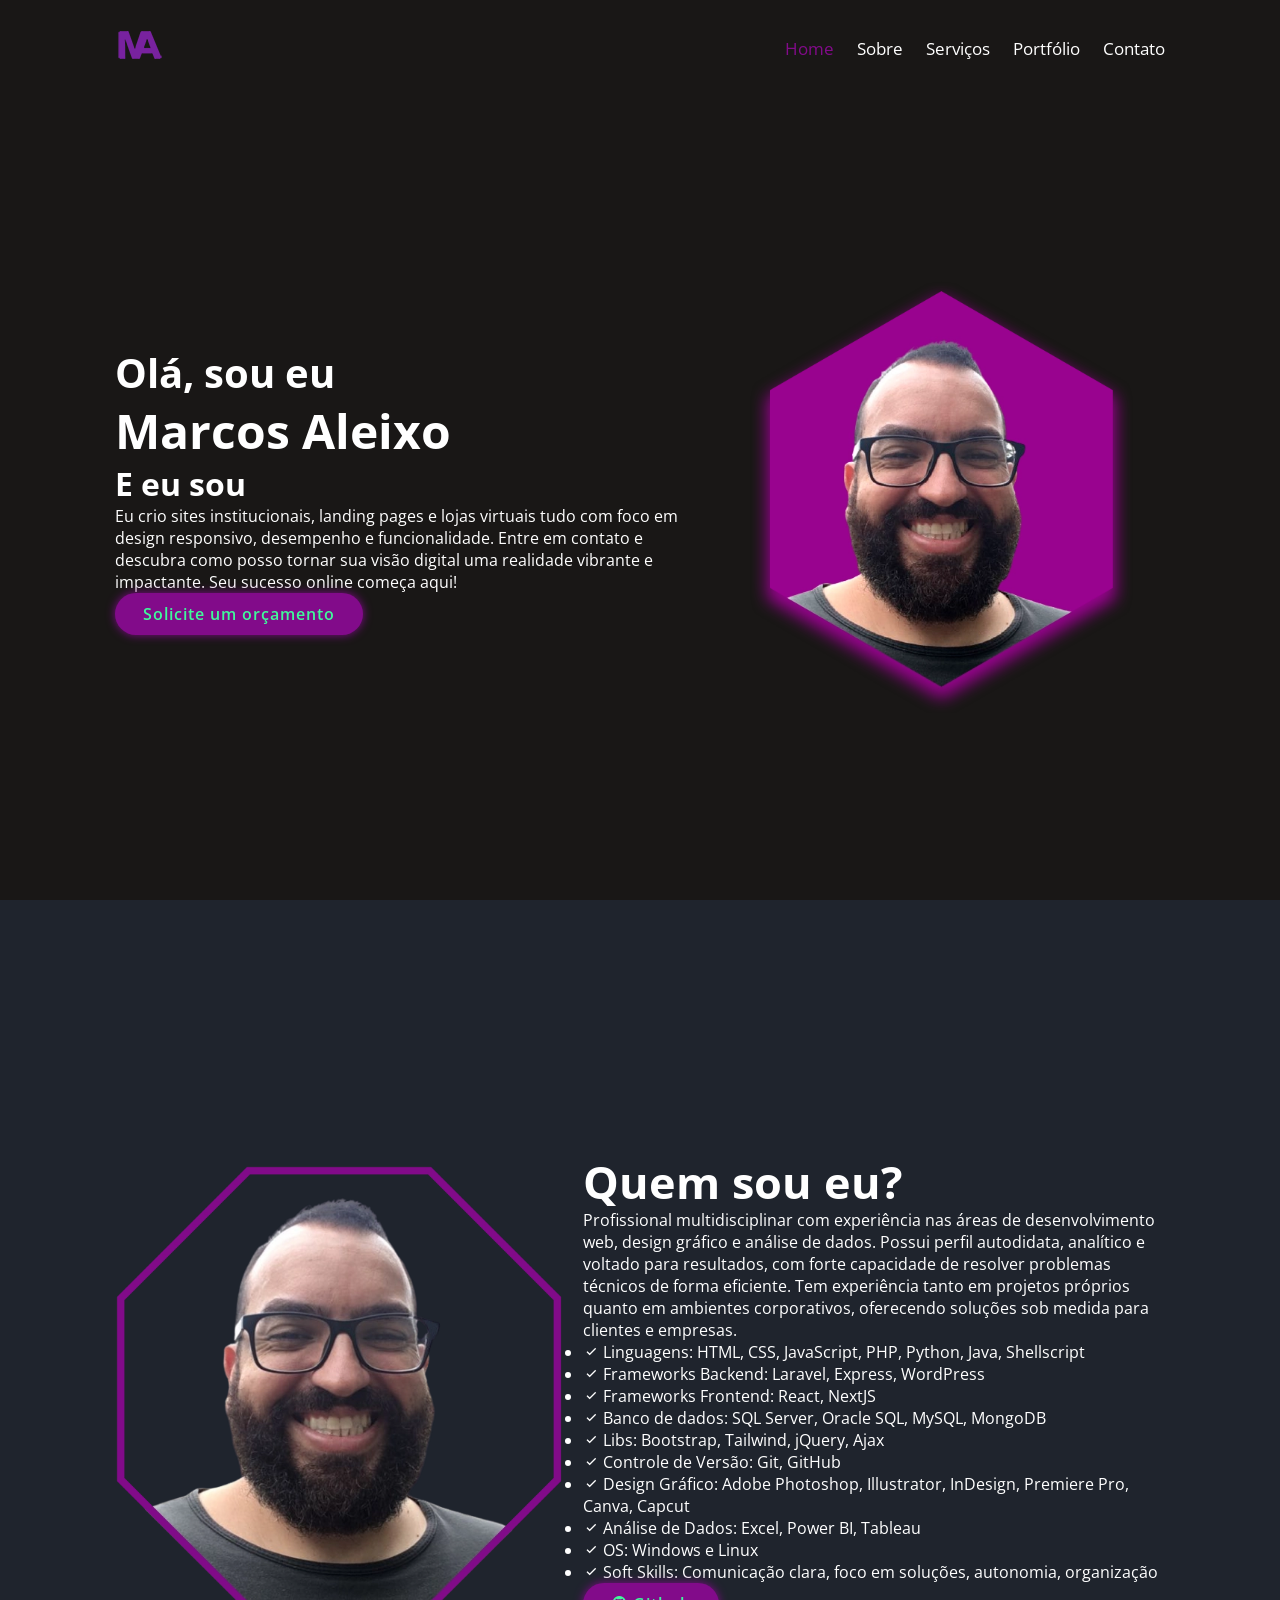
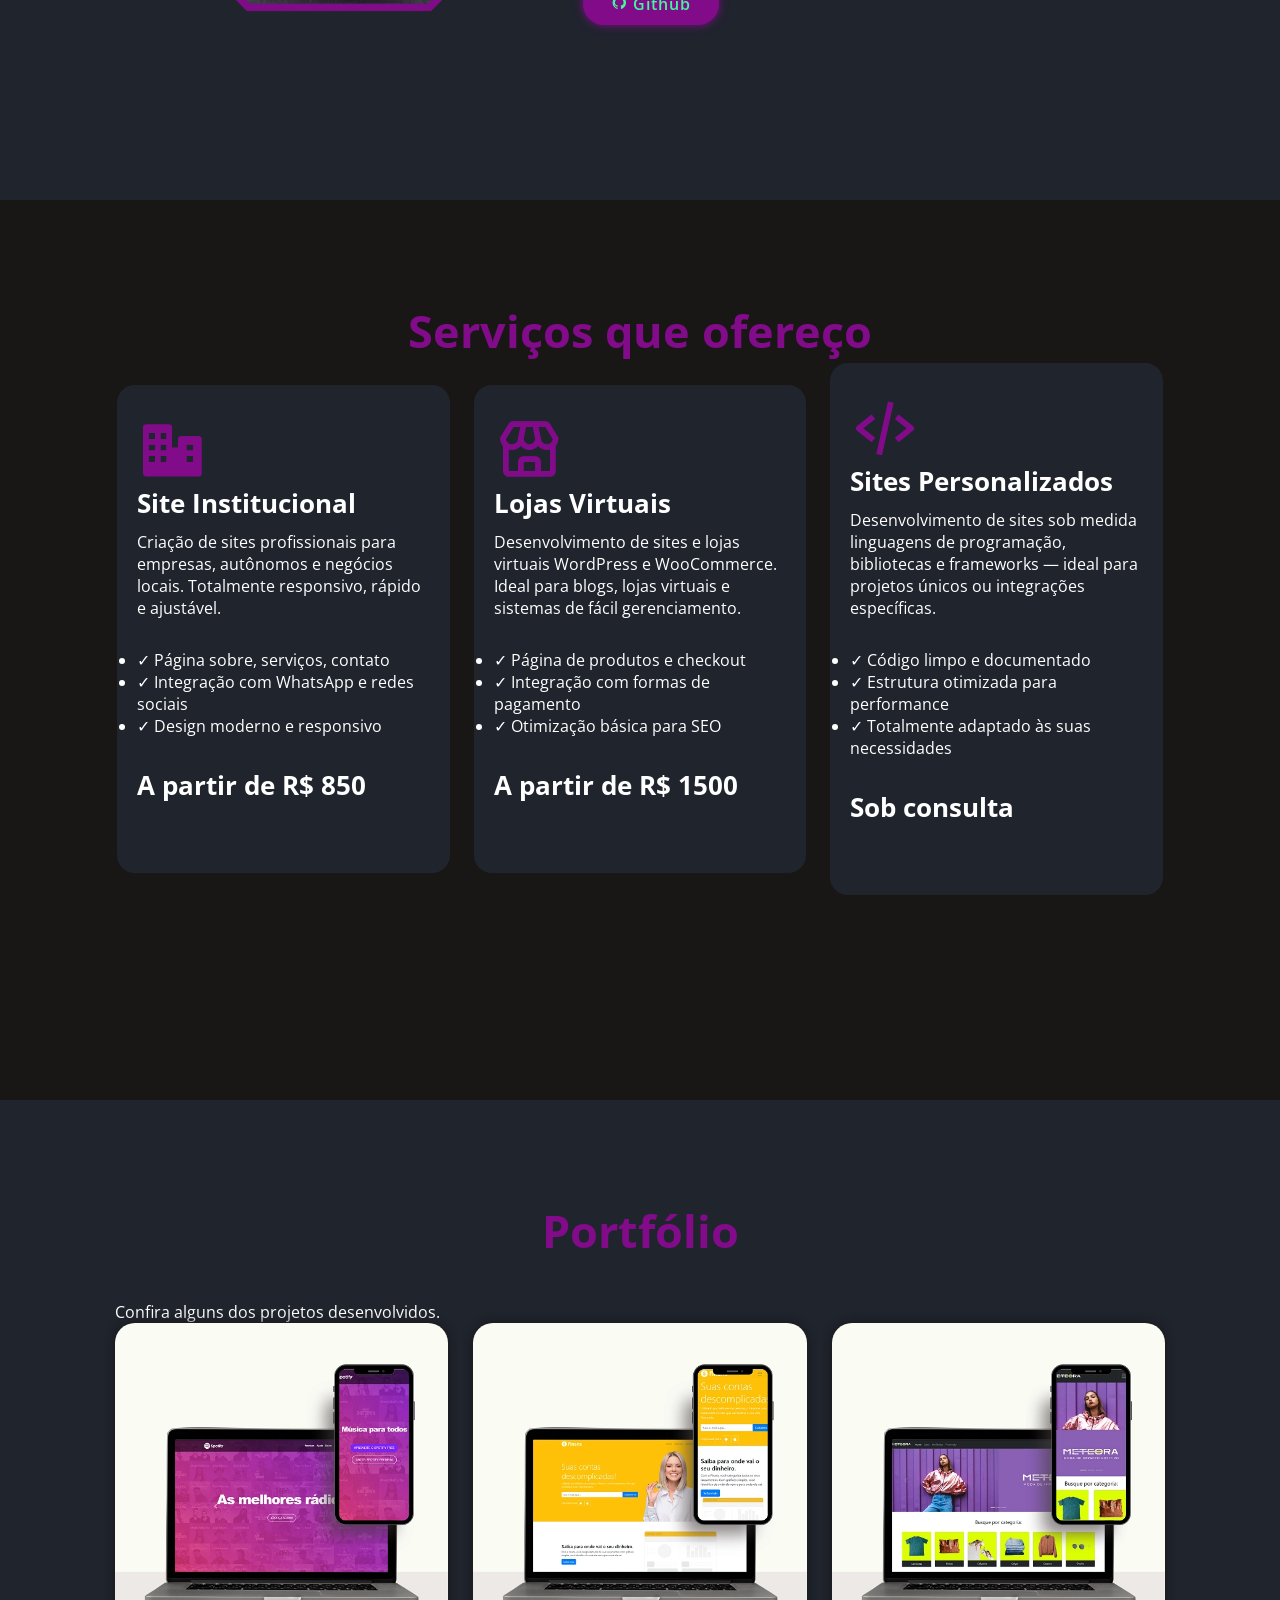
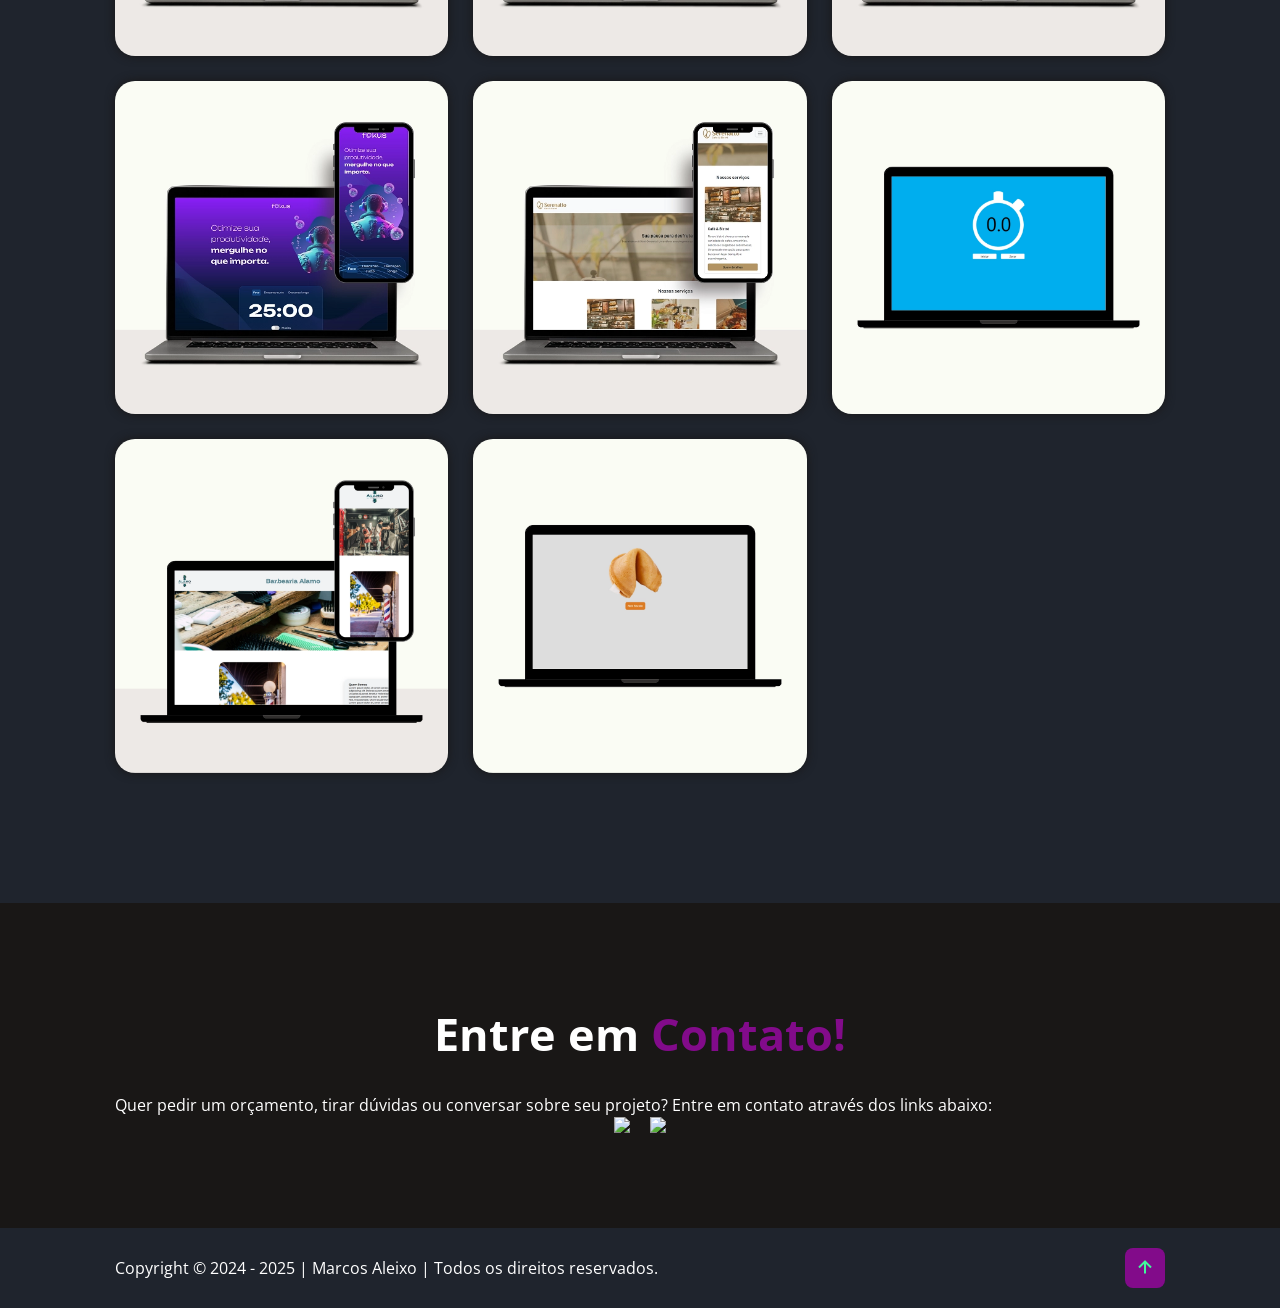
==== index.html @ 10d3f39e "add files of portfolio" ====
<!DOCTYPE html>
<html lang="pt-BR">
<head>
    <meta charset="UTF-8">
    <meta name="description" content="Portfólio do Marcos Aleixo. Sites profissionais, rápidos e sob medida.">
    <meta name="viewport" content="width=device-width, initial-scale=1.0">
    <title>Marcos Aleixo | Desenvolvimento Web</title>
    <!-- Box Icons -->
    <link href='https://unpkg.com/boxicons@2.1.4/css/boxicons.min.css' rel='stylesheet'>

    <!-- CSS Personalizado -->
    <link rel="stylesheet" href="./css/style.css">

    <!-- Ícone do Site -->
    <link rel="shortcut icon" href="./images/favicon.ico" type="image/x-icon">

    <!-- Tailwind -->
    <script src="https://cdn.tailwindcss.com"></script>
</head>
<!-- Google tag (gtag.js) -->
<script async src="https://www.googletagmanager.com/gtag/js?id=G-JE7C89HSCC"></script>
<script>
  window.dataLayer = window.dataLayer || [];
  function gtag(){dataLayer.push(arguments);}
  gtag('js', new Date());

  gtag('config', 'G-JE7C89HSCC');
</script>
<body>
    <!-- Cabeçalho -->
     <header class="header">
        <a href="https://marcosaleixo.com.br/" class="logo">
            <img src="./images/logo.png" alt="Logotipo de Marcos Aleixo">
        </a>

        <i class='bx bx-menu' id="menu-icon"></i>

        <nav class="navbar">
            <a href="#home" class="active">Home</a>
            <a href="#about">Sobre</a>
            <a href="#services">Serviços</a>
            <a href="#portfolio">Portfólio</a>
            <a href="#contact">Contato</a>
        </nav>
     </header>

     <!-- Conteúdo principal -->
    <main>
        <!-- Seção Home -->
        <section class="home" id="home">
            <div class="home-content">
                <h2>Olá, sou eu</h2>
                <h1>Marcos Aleixo</h1>
                <h3 class="mb-8">E eu sou <span class="multiple-text"></span></h3>
                <p class="my-8">Eu crio sites institucionais, landing pages e lojas virtuais tudo com foco em design responsivo, desempenho e funcionalidade. Entre em contato e descubra como posso tornar sua visão digital uma realidade vibrante e impactante. Seu sucesso online começa aqui!</p>
                <a href="#contact" class="btn mt-8">Solicite um orçamento</a>
            </div>
            <div class="home-img">
                <img src="./images/home.webp" alt="Marcos Aleixo Rosa Marques">
            </div>
        </section>

        <!-- Seção Sobre -->
        <section class="about" id="about">
            <div class="about-img">
                <img src="./images/about.webp" alt="Marcos Aleixo Rosa Marques">
            </div>

            <div class="about-content">
                <h2 class="heading mb-8">Quem sou eu?</h2>
                <p class="text-lg text-white-700 leading-relaxed">
                  Profissional multidisciplinar com experiência nas áreas de desenvolvimento web, design gráfico e análise de dados. Possui perfil autodidata, analítico e voltado para resultados, com forte capacidade de resolver problemas técnicos de forma eficiente. Tem experiência tanto em projetos próprios quanto em ambientes corporativos, oferecendo soluções sob medida para clientes e empresas.
                </p>
                <ul class="my-8">
                    <li><i class='bx bx-check'></i> Linguagens: HTML, CSS, JavaScript, PHP, Python, Java, Shellscript</li>
                    <li><i class='bx bx-check'></i> Frameworks Backend: Laravel, Express, WordPress</li>
                    <li><i class='bx bx-check'></i> Frameworks Frontend: React, NextJS</li>
                    <li><i class='bx bx-check'></i> Banco de dados: SQL Server, Oracle SQL, MySQL, MongoDB</li>
                    <li><i class='bx bx-check'></i> Libs: Bootstrap, Tailwind, jQuery, Ajax</li>
                    <li><i class='bx bx-check'></i> Controle de Versão: Git, GitHub</li>
                    <li><i class='bx bx-check'></i> Design Gráfico: Adobe Photoshop, Illustrator, InDesign, Premiere Pro, Canva, Capcut</li>
                    <li><i class='bx bx-check'></i> Análise de Dados: Excel, Power BI, Tableau</li>
                    <li><i class='bx bx-check'></i> OS: Windows e Linux</li>
                    <li><i class='bx bx-check'></i> Soft Skills: Comunicação clara, foco em soluções, autonomia, organização</li>
                </ul>
                <div>
                    <a class="btn my-8" href="https://github.com/marcosarmarques" target="_blank" rel="noopener noreferrer"><i class='bx bxl-github' ></i> Github</a>
                </div>
            </div>

            
        </section>

        <!-- Seção de Serviços -->
        <section class="services" id="services">
            <h2 class="heading mb-8"><span>Serviços que ofereço</span></h2>
            <div class="services-container mt-8">
                <div class="services-box">
                    <i class='bx bxs-business'></i>
                    <h3>Site Institucional</h3>
                    <p>Criação de sites profissionais para empresas, autônomos e negócios locais. Totalmente responsivo, rápido e ajustável.</p>
                    <ul>
                      <li>✓ Página sobre, serviços, contato</li>
                      <li>✓ Integração com WhatsApp e redes sociais</li>
                      <li>✓ Design moderno e responsivo</li>
                    </ul>
                    <p><h3><strong>A partir de R$ 850</strong></h3></p>
                </div>
                <div class="services-box">
                    <i class='bx bx-store'></i>
                    <h3>Lojas Virtuais</h3>
                    <p>Desenvolvimento de sites e lojas virtuais WordPress e WooCommerce. Ideal para blogs, lojas virtuais e sistemas de fácil gerenciamento.</p>
                    <ul>
                      <li>✓ Página de produtos e checkout</li>
                      <li>✓ Integração com formas de pagamento</li>
                      <li>✓ Otimização básica para SEO</li>
                    </ul>
                    <p><h3><strong>A partir de R$ 1500</strong></h3></p>
                </div>
                <div class="services-box">
                    <i class="bx bx-code-alt"></i>
                    <h3>Sites Personalizados</h3>
                    <p>Desenvolvimento de sites sob medida linguagens de programação, bibliotecas e frameworks — ideal para projetos únicos ou integrações específicas.</p>
                    <ul>
                      <li>✓ Código limpo e documentado</li>
                      <li>✓ Estrutura otimizada para performance</li>
                      <li>✓ Totalmente adaptado às suas necessidades</li>
                    </ul>
                    <p><h3><strong>Sob consulta</strong></h3></p>
                </div>
            </div>
        </section>

        <!-- Seção do Portfólio-->
        <section class="portfolio" id="portfolio">
            <h2 class="heading"><span>Portfólio</span></h2>
            <p class="text-center my-4">Confira alguns dos projetos desenvolvidos.</p>
            <div class="portfolio-container mb-4">
                <div class="portfolio-box">
                    <img src="./images/arte1.webp" alt="Spotify">
                    <div class="portfolio-layer">
                        <h4>Spotify - Versão anterior</h4>
                        <p>HTML, CSS</p>
                        <p>Réplica do antigo layout do Spotify, com design responsivo.</p>
                        <a href="https://maleixorm.github.io/old-spotify-layout/" target="_blank"><i class="bx bx-link-external"></i></a>
                    </div>
                </div>
                <div class="portfolio-box">
                    <img src="./images/arte2.webp" alt="Finans">
                    <div class="portfolio-layer">
                        <h4>Finans</h4>
                        <p>HTML, CSS</p>
                        <p>Projeto para aplicação de finanças, com design responsivo.</p>
                        <a href="https://maleixorm.github.io/Finans/" target="_blank"><i class="bx bx-link-external"></i></a>
                    </div>
                </div>
                <div class="portfolio-box">
                    <img src="./images/arte3.webp" alt="Site da Loja Meteora">
                    <div class="portfolio-layer">
                        <h4>Loja Meteora</h4>
                        <p>HTML, CSS, JavaScript, Bootstrap</p>
                        <p>Projeto personalizado para uma loja virtual, sem o uso do WordPress e WooCommerce.</p>
                        <a href="https://maleixorm.github.io/meteora-bootstrap/" target="_blank"><i class="bx bx-link-external"></i></a>
                    </div>
                </div>
                <div class="portfolio-box">
                    <img src="./images/arte4.webp" alt="Fokus">
                    <div class="portfolio-layer">
                        <h4>Fokus</h4>
                        <p>HTML, CSS, JavaScript</p>
                        <p>Projeto para um aplicativo de Pomodoro, que ajuda na sua produtividade e cria lista de tarefas.</p>
                        <a href="https://fokus-new.vercel.app/" target="_blank"><i class="bx bx-link-external"></i></a>
                    </div>
                </div>
                <div class="portfolio-box">
                    <img src="./images/arte5.webp" alt="Café Serenatto">
                    <div class="portfolio-layer">
                        <h4>Café Serenatto</h4>
                        <p>HTML, CSS, JavaScript, Bootstrap</p>
                        <p>Projeto para um bistrô ou cafeteria. Site institucional.</p>
                        <a href="https://maleixorm.github.io/serenatto-bootstrap/" target="_blank"><i class="bx bx-link-external"></i></a>
                    </div>
                </div>
                <div class="portfolio-box">
                    <img src="./images/arte8.webp" alt="App de Cronômetro">
                    <div class="portfolio-layer">
                        <h4>Aplicativo de Cronômetro</h4>
                        <p>ReactJS e Bootstrap</p>
                        <p>Projeto que funciona como um cronômetro de tempo.</p>
                        <a href="https://cronometro-lake-mu.vercel.app/" target="_blank"><i class="bx bx-link-external"></i></a>
                    </div>
                </div>
                <div class="portfolio-box">
                    <img src="./images/arte11.webp" alt="Barbearia Alamo">
                    <div class="portfolio-layer">
                        <h4>Site institucional da Barbearia Alamo</h4>
                        <p>HTML, CSS, JS</p>
                        <p>Site institucional para barbearias.</p>
                        <a href="https://barbearia-alamo.vercel.app/" target="_blank"><i class="bx bx-link-external"></i></a>
                    </div>
                </div>
                <div class="portfolio-box">
                    <img src="./images/arte12.webp" alt="Biscoito da Sorte">
                    <div class="portfolio-layer">
                        <h4>Biscoito da Sorte</h4>
                        <p>React e Bootstrap</p>
                        <p>Projeto que funciona como um Biscoito da Sorte, gerando mensagens para os usuários.</p>
                        <a href="https://biscoito-da-sorte-smoky.vercel.app/" target="_blank"><i class="bx bx-link-external"></i></a>
                    </div>
                </div>
            </div>
        </section>

        <!-- Seção de Contato -->
        <section class="contact" id="contact">
            <h2 class="heading">Entre em <span>Contato!</span></h2>
            <p class="text-center my-8">Quer pedir um orçamento, tirar dúvidas ou conversar sobre seu projeto? Entre em contato através dos links abaixo:</p>
            <p class="contact-links">
                <a href="https://www.linkedin.com/in/marcosaleixorm/" target="_blank"><img height="30" src="https://img.shields.io/badge/LinkedIn-0077B5?style=for-the-badge&logo=linkedin&logoColor=white"/></a>
                <a href="https://www.instagram.com/marcosaleixorm/" target="_blank"><img height="30" src="https://img.shields.io/badge/Instagram-E4405F?style=for-the-badge&logo=instagram&logoColor=white"/></a>
            </p>
        </section> 
    </main>

    <!-- Rodapé -->
    <footer class="footer">
        <div class="footer-text">
            <p>Copyright &copy; 2024 - 2025 | Marcos Aleixo | Todos os direitos reservados.</p>
        </div>
        <div class="footer-iconTop">
            <a href="#home"><i class="bx bx-up-arrow-alt"></i></a>
        </div>
    </footer>
    
    <!-- Scroll Reveal -->
    <script src="https://unpkg.com/scrollreveal"></script>
    
    <!-- Typed js -->
    <script src="https://unpkg.com/typed.js@2.1.0/dist/typed.umd.js"></script> 
    
    <!-- JS Customizado -->
    <script src="./js/script.js"></script>
</body>
</html>
---- css/style.css ----
@import url('https://fonts.googleapis.com/css2?family=Open+Sans:ital,wght@0,300..800;1,300..800&display=swap');

* {
    margin: 0;
    padding: 0;
    box-sizing: border-box;
    text-decoration: none;
    border: none;
    outline: none;
    scroll-behavior: smooth;
    font-family: 'Open Sans', sans-serif;
}

:root {
    --bg-color: #191716;
    --second-bg-color: #1f242d;
    --text-color: #fff;
    --main-color: #820b8a;
    --second-color: #40f99b;
    --third-color: #cac4ce;
}

html {
    font-size: 62.5%;
    overflow-x: hidden;
}

body {
    background: var(--bg-color);
    color: var(--text-color);
}

section {
    min-height: 100vh;
    padding: 10rem 9% 2rem;
}

.header {
    position: fixed;
    top: 0;
    left: 0;
    width: 100%;
    padding: 2rem 9%;
    background: var(--bg-color);
    display: flex;
    justify-content: space-between;
    align-items: center;
    z-index: 100;
}

.header .sticky {
    border-bottom: .1rem solid rgba(0, 0, 0, .2);
}

.logo {
    font-size: 2.5rem;
    color: var(--text-color);
    font-weight: 600;
    cursor: default;
}

.navbar a {
    font-size: 1.7rem;
    color: var(--text-color);
    margin-left: 2rem;
    transition: .3s;
}

.navbar a:hover,
.navbar a.active {
    color: var(--main-color);
}

#menu-icon {
    font-size: 3.6rem;
    color: var(--text-color);
    display: none;
}

.home {
    display: flex;
    justify-content: center;
    align-items: center;
}

.home-img img {
    width: 35vw;
    animation: floatImage 4s ease-in-out infinite;
}

@keyframes floatImage {
    0% {
        transform: translateY(0);
    }
    50% {
        transform: translateY(-2.4rem);
    }
    100% {
        transform: translateY(0);
    }
}

.home-content h1 {
    font-size: 4.8rem;
    font-weight: 700;
    line-height: 1.3;
}


.home-content h2 {
    font-size: 4.0rem;
    font-weight: 700;
}

.home-content h3 {
    font-size: 3.2rem;
    font-weight: 700;
}

.home-content h3:nth-of-type(2) {
    margin-bottom: 2rem;
}

span {
    color: var(--main-color);
}

p, ul {
    font-size: 1.6rem;
}

.home-content p {
    font-size: 1.6rem;
}

.btn {
    display: inline-block;
    padding: 1rem 2.8rem;
    background: var(--main-color);
    border-radius: 4rem;
    box-shadow: 0 0 1rem var(--main-color);
    font-size: 1.6rem;
    color: var(--second-color);
    letter-spacing: .1rem;
    font-weight: 600;
    transition: .5s ease;
}

.btn:hover {
    box-shadow: none;
}

.about {
    display: flex;
    justify-content: center;
    align-items: center;
    gap: 2rem;
    background: var(--second-bg-color);
}

.about-img img {
    width: 35vw;
}

.heading {
    text-align: center;
    font-size: 4.5rem;
}

.about-content h2 {
    text-align: left;
    line-height: 1.2;
}

.about-content h3 {
    font-size: 2.6rem;
}

.about-content p {
    font-size: 1.6rem;
}

.services-container {
    display: flex;
    justify-content: center;
    align-items: center;
    flex-wrap: wrap;
    gap: 2rem;
}

.services-container .services-box {
    flex: 1 1 30rem;
    background: var(--second-bg-color);
    padding: 3rem 2rem 4rem;
    border-radius: 2rem;
    text-align: start;
    border: .2rem solid var(--bg-color);
    transition: .5s ease;
}

.services-container .services-box:hover {
    border-color: var(--main-color);
    transform: scale(1.02);
}

.services-box i {
    font-size: 7rem;
    text-align: center;
    color: var(--main-color);
}

.services-box h3 {
    font-size: 2.6rem;
}

.services-box p {
    font-size: 1.6rem;
    margin: 1rem 0 3rem;
}

.portfolio {
    background: var(--second-bg-color);
    padding-bottom: 10rem;
}

.portfolio h2 {
    margin-bottom: 4rem;
}

.portfolio-container {
    display: grid;
    grid-template-columns: repeat(3, 1fr);
    align-items: center;
    gap: 2.5rem;
    margin-bottom: 3rem;
}

.portfolio-box {
    position: relative;
    border-radius: 2rem;
    box-shadow: 0 0 1rem var(--bg-color);
    overflow: hidden;
    display: flex;
}

.portfolio-box img {
    width: 100%;
    transition: .5s ease;
}

.portfolio-box:hover img {
    transform: scale(1.1);
}

.portfolio-box .portfolio-layer {
    position: absolute;
    bottom: 0;
    left: 0;
    width: 100%;
    height: 100%;
    background: linear-gradient(rgba(0, 0, 0, .1), var(--main-color));
    display: flex;
    justify-content: center;
    align-items: center;
    flex-direction: column;
    text-align: center;
    padding: 0 4rem;
    transform: translateY(100%);
    transition: .5s ease;
}

.portfolio-box:hover .portfolio-layer {
    transform: translateY(0);
}

.portfolio-layer h4 {
    font-size: 3rem;
    color: var(--second-color);
}

.portfolio-layer p {
    font-size: 1.6rem;
    color: var(--second-color);
    margin: .3rem 0 1rem;
}

.portfolio-layer a {
    display: inline-flex;
    justify-content: center;
    align-items: center;
    width: 5rem;
    height: 5rem;
    background: var(--text-color);
    border-radius: 50%;
}

.portfolio-layer a i {
    font-size: 2rem;
    color: var(--second-color);
}

.contact {
    min-height: auto;
}

.contact h2 {
    margin-bottom: 3rem;
}

.contact form {
    max-width: 70rem;
    margin: 1rem auto;
    text-align: center;
    /* margin-bottom: 3rem; */
}

.contact form .input-box {
    display: flex;
    justify-content: space-between;
    flex-wrap: wrap;
}

.contact form .input-box input,
.contact form textarea {
    width: 100%;
    padding: 1.5rem;
    font-size: 1.6rem;
    color: var(--text-color);
    background: var(--second-bg-color);
    border-radius: .8rem;
    margin: .7rem 0;
}

.contact form .input-box input {
    width: 49%;
}

.contact form textarea {
    resize: none;
}

.contact form .btn {
    margin-top: 2rem;
    cursor: pointer;
}

.contact-links {
    display: flex;
    justify-content: center;
    align-items: center;
    gap: 2rem;
    margin-bottom: 7rem;
}

.paragraph {
    font-size: 1.6rem;
}

.footer {
    display: flex;
    justify-content: space-between;
    align-items: center;
    flex-wrap: wrap;
    padding: 2rem 9%;
    background: var(--second-bg-color);
}

.footer-text p {
    font-size: 1.6rem;
}

.footer-iconTop a {
    display: inline-flex;
    justify-content: center;
    align-items: center;
    padding: .8rem;
    background: var(--main-color);
    border-radius: .8rem;
    transition: .5s ease;
}

.footer-iconTop a:hover {
    box-shadow: 0 0 1rem var(--main-color);
}

.footer-iconTop a i {
    font-size: 2.4rem;
    color: var(--second-color);
}

/* Breakpoints */
@media (max-width: 1200px) {
    html {
        font-size: 55%;
    }
}

@media (max-width: 991px) {
    .header {
        padding: 2rem 3%;
    }

    .services {
        padding-bottom: 7rem;
    }

    .portfolio {
        padding-bottom: 7rem;
    }

    .contact {
        min-height: auto;
    }

    .footer {
        padding: 2rem 3%;
    }
}

@media (max-width: 768px) {
    #menu-icon {
        display: block;
    }

    .navbar {
        position: absolute;
        top: 100%;
        left: 0;
        width: 100%;
        padding: 1rem 3%;
        background: var(--bg-color);
        border-top: 1rem solid rgba(0, 0, 0, .2);
        box-shadow: 0 .5rem 1rem rgba(0, 0, 0, .2);
        display: none;
    }

    .navbar.active {
        display: block;
    }

    .navbar a {
        display: block;
        font-size: 2rem;
        margin: 3rem 0;
    }

    .home {
        flex-direction: column;
    }

    .home-content h3 {
        font-size: 2.6rem;
    }

    .home-content h1 {
        font-size: 5rem;
    }

    .home-img img {
        width: 70vw;
        margin-top: 4rem;
    }

    .about {
        flex-direction: column-reverse;
    }

    .about img {
        width: 70vw;
        margin-top: 4rem;
    }

    .services h2 {
        margin-bottom: 3rem;
    }

    .portfolio h2 {
        margin-bottom: 3rem;
    }

    .portfolio-container {
        grid-template-columns: repeat(2, 1fr);
    }
}

@media (max-width: 540px) {
    .portfolio-container {
        grid-template-columns: 1fr;
    }

    .footer {
        flex-direction: column-reverse;
    }

    .footer p {
        text-align: center;
        margin-top: 2rem;
    }
}

@media (max-width: 450px) {
    html {
        font-size: 50%;
    }

    .contact form .input-box input {
        width: 100%;
    }
}

@media (max-width: 380px) {
    .home-img img {
        width: 90vw;
    }

    .about-img img {
        width: 90vw;
    }

}
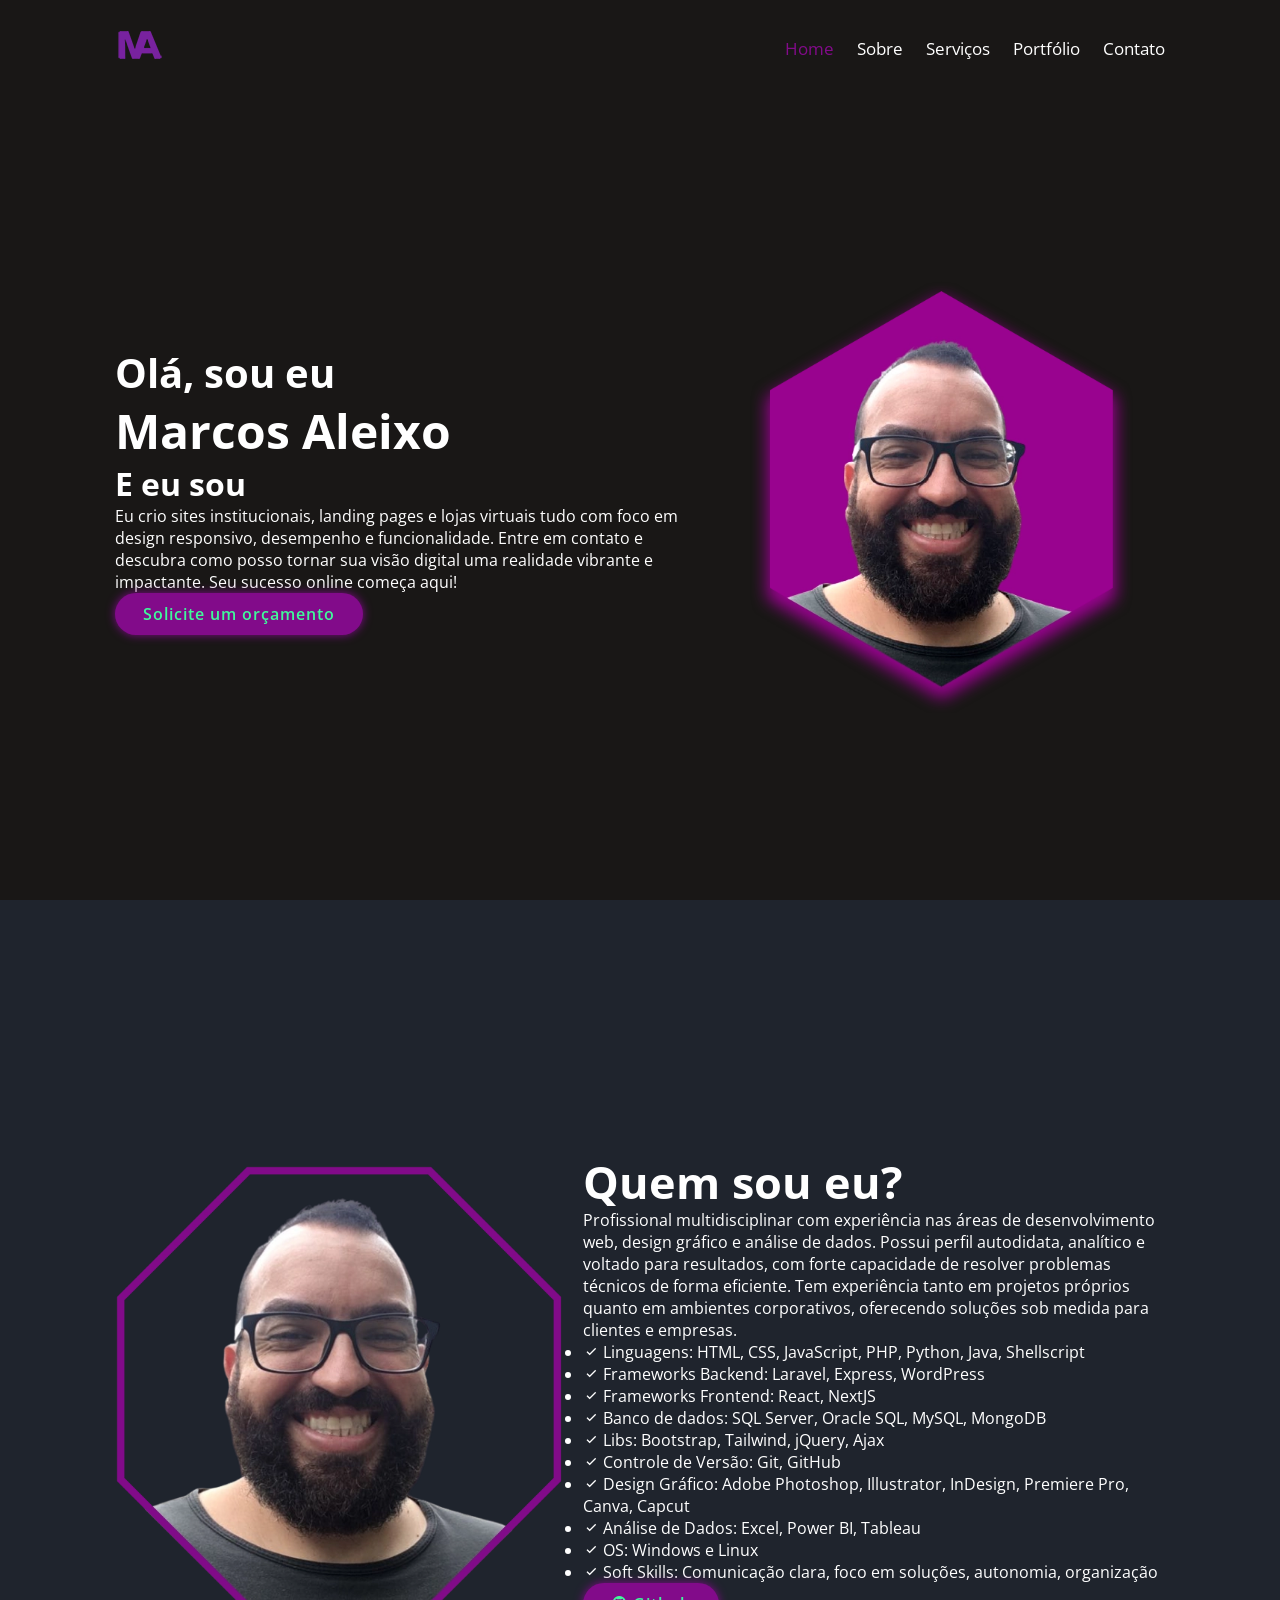
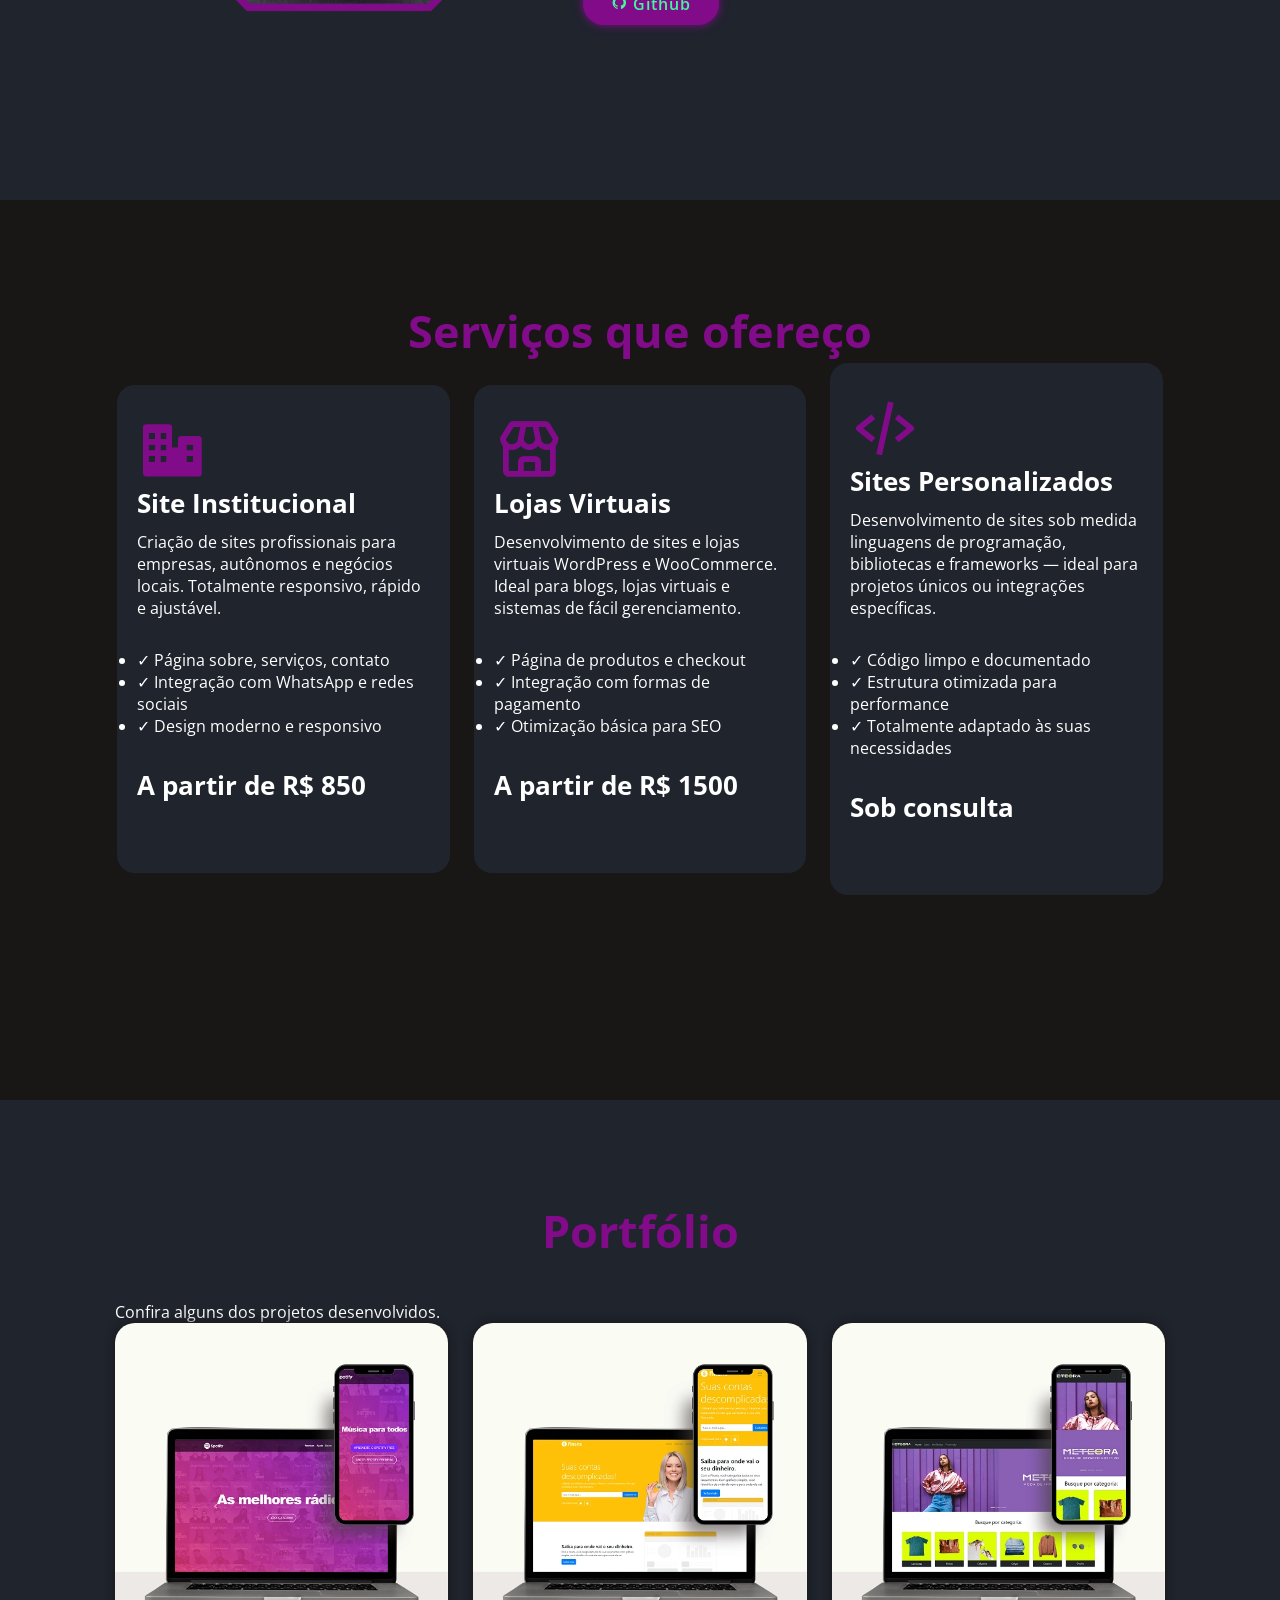
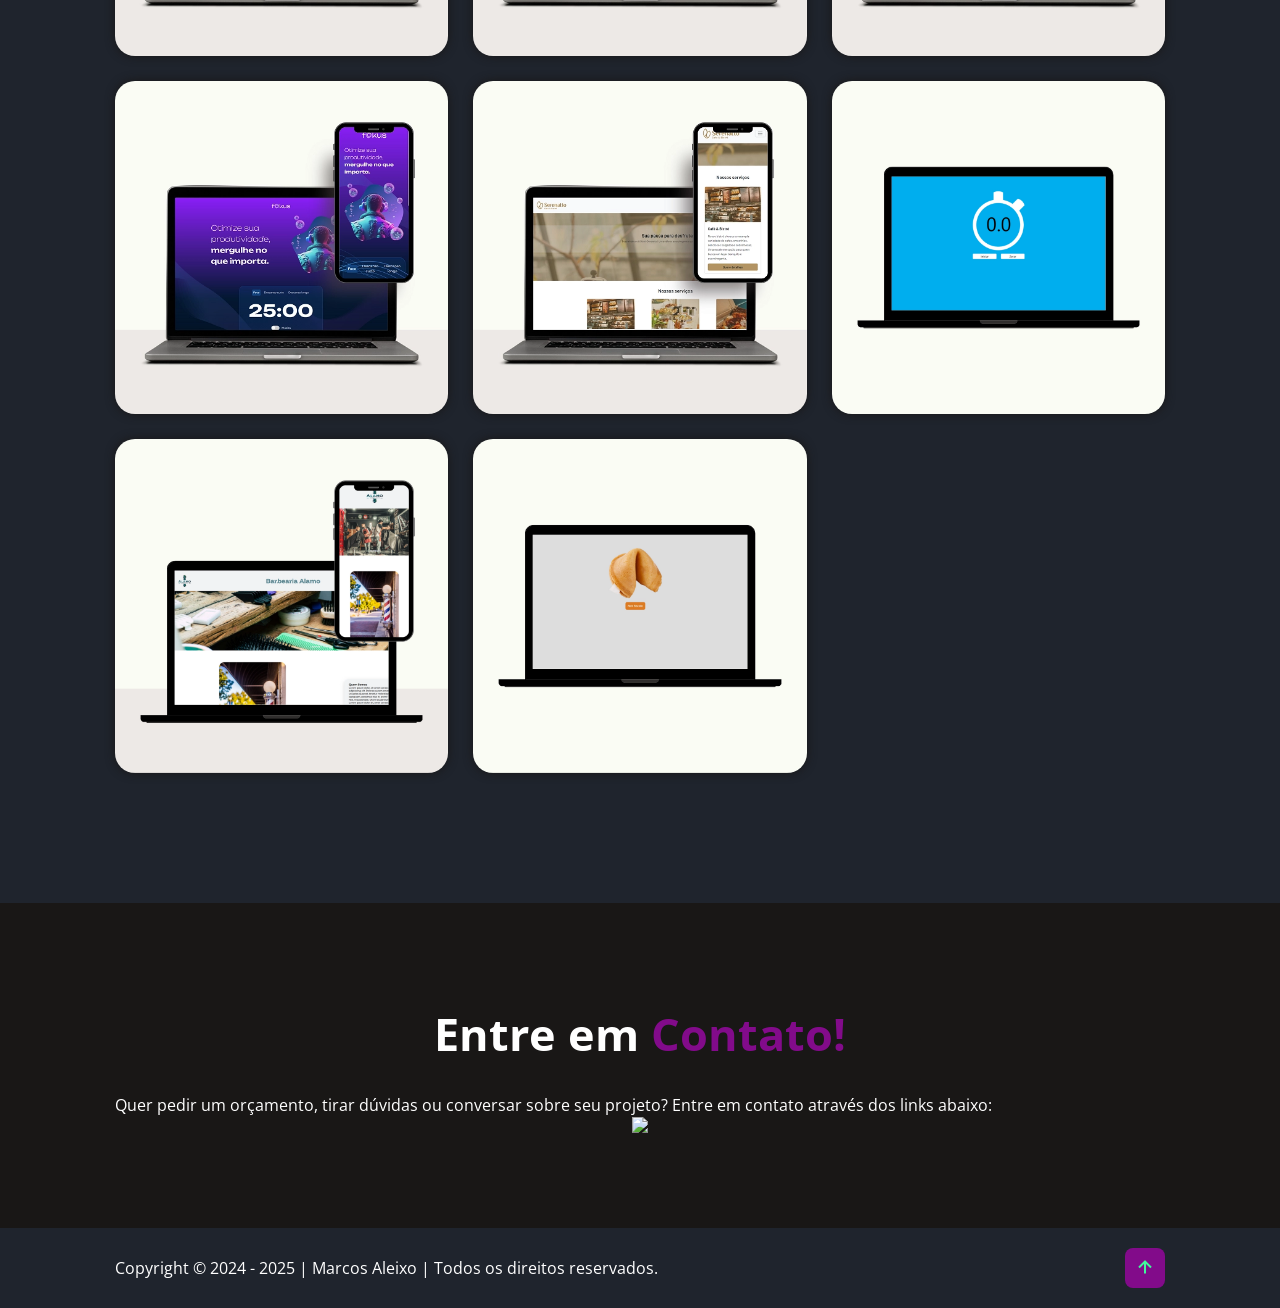
==== commit f359a3c4: "Update index.html Atualizando opções de contato" ====
--- a/index.html
+++ b/index.html
@@ -216,7 +216,7 @@
             <h2 class="heading">Entre em <span>Contato!</span></h2>
             <p class="text-center my-8">Quer pedir um orçamento, tirar dúvidas ou conversar sobre seu projeto? Entre em contato através dos links abaixo:</p>
             <p class="contact-links">
-                <a href="https://www.linkedin.com/in/marcosaleixorm/" target="_blank"><img height="30" src="https://img.shields.io/badge/LinkedIn-0077B5?style=for-the-badge&logo=linkedin&logoColor=white"/></a>
+                <!-- <a href="https://www.linkedin.com/in/marcosaleixorm/" target="_blank"><img height="30" src="https://img.shields.io/badge/LinkedIn-0077B5?style=for-the-badge&logo=linkedin&logoColor=white"/></a> -->
                 <a href="https://www.instagram.com/marcosaleixorm/" target="_blank"><img height="30" src="https://img.shields.io/badge/Instagram-E4405F?style=for-the-badge&logo=instagram&logoColor=white"/></a>
             </p>
         </section> 
@@ -241,4 +241,4 @@
     <!-- JS Customizado -->
     <script src="./js/script.js"></script>
 </body>
-</html>+</html>
